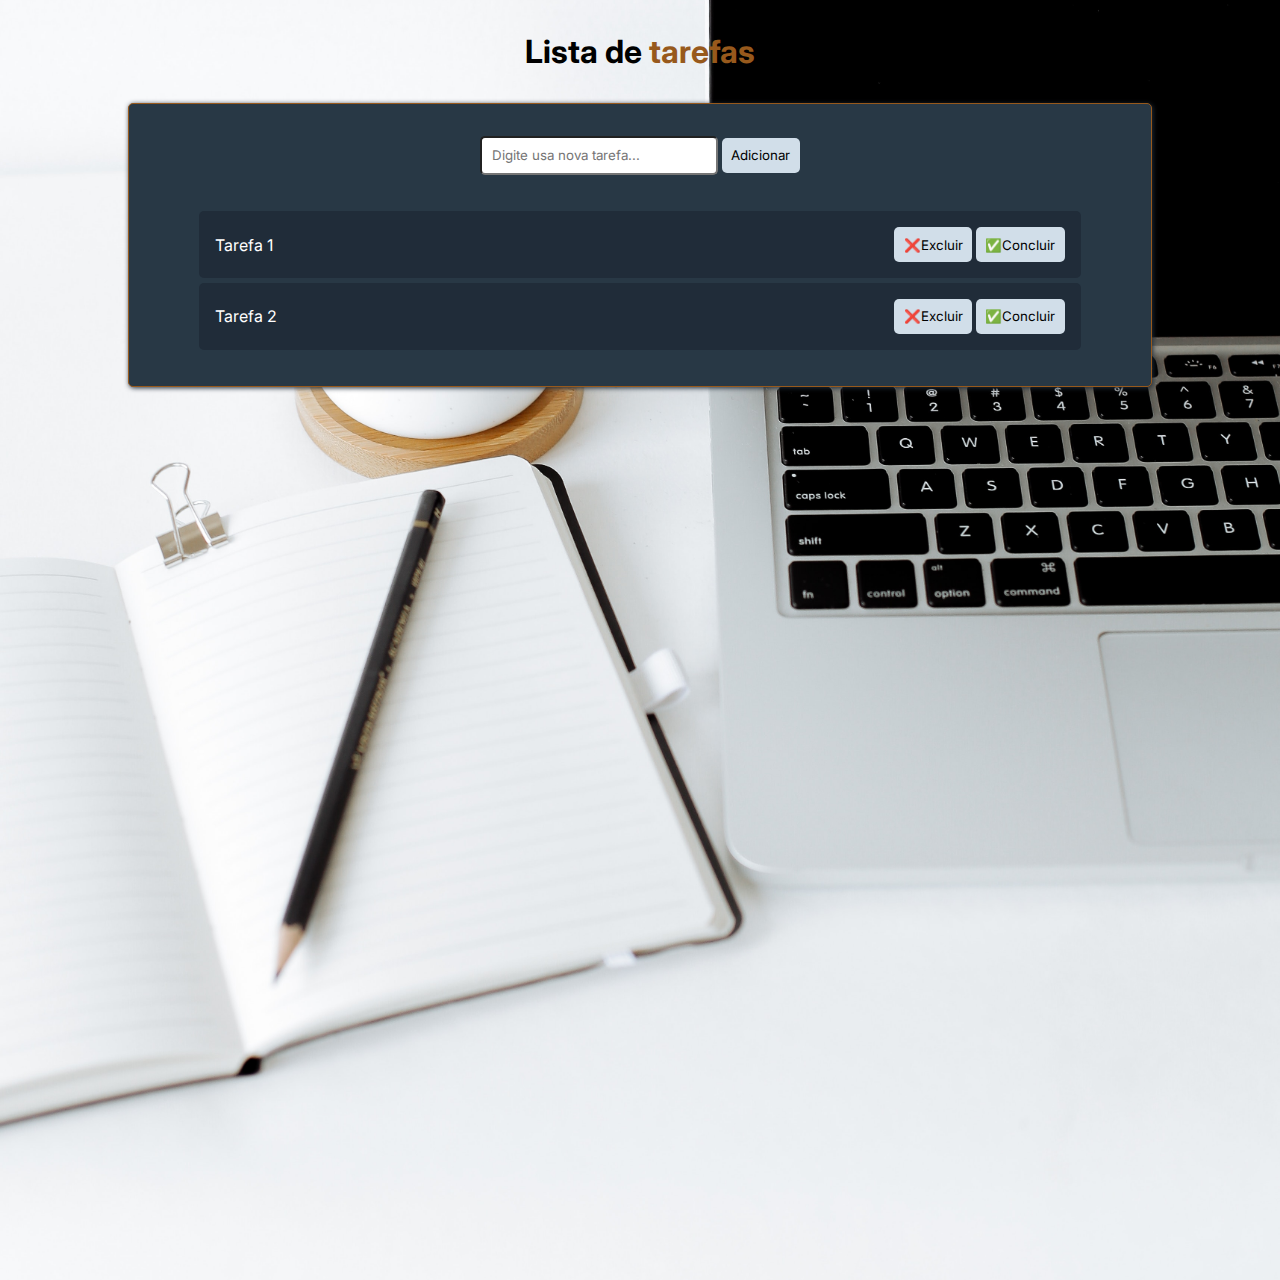
==== index.html @ aa5efd2e "first commit" ====
<!DOCTYPE html>
<html lang="pt-br">

<head>
    <meta charset="UTF-8">
    <meta name="viewport" content="width=device-width, initial-scale=1.0">
    <link rel="stylesheet" href="styles.css">
    <title>To-do-list</title>
</head>

<body>
    <h1>Lista de <span>tarefas</span></h1>
    <main class="container">
        <form id="cadastro">
            <input type="text" name="texto-input" id="texto-input" placeholder="Digite usa nova tarefa...">
            <button>Adicionar</button>
        </form>
        <div id="tarefas">
            <ul>
                <li>Tarefa 1
                    <div> 
                        <button class="excluir">❌Excluir</button>
                        <button class="concluir">✅Concluir</button>
                    </div>

                </li>
                <li>Tarefa 2
                    <div>
                        <button class="excluir">❌Excluir</button>
                        <button class="concluir">✅Concluir</button>
                    </div>
                </li>
            </ul>
        </div>
    </main>

</body>

</html>
---- styles.css ----
@import url('https://fonts.googleapis.com/css2?family=Handjet:wght@100;200;300;400;500;600;700;800;900&family=Inter:wght@400;700&display=swap');
:root{
    --lightest: #FFFFFF;
    --light: #D1DEE9;
    --mid: #8197A9;
    --dark: #283845;
    --darknest: #202C39;
    --brand: #97591C;
}
* {
    margin: 0;
    padding: 0;
    box-sizing: border-box;
    font-family: 'Inter', 'Arial' ,sans-serif;
}

body {
    background-image: url(./img/pexels-ann-poan-5797903.jpg);
    width: 100vw;
    height: 100vw;
    background-position: center center;
    background-size: cover;
    background-repeat: no-repeat;
    background-attachment: fixed;
    display: flex;
    flex-direction: column;
    align-items: center;
    padding-top: 2em;
    color: var(--lightest);

    
}
h1 {
    color: black;
}
span {
    color: var(--brand);
}
.container {
    border: 1px solid var(--brand);
    width: 80%;
    padding: 2em 1em;
    border-radius: 5px;
    box-shadow: 1px 1px 5px var(--darknest);
    background-color: var(--dark);
    display: flex;
    flex-direction: column;
    align-items: center;
    margin-top: 2em;
}
#tarefas {
    min-width: 90%;
}
#texto-input {
    padding: 0.7em;
    border-radius: 5px;
}
#texto-input:focus {
    outline: 1px solid var(--brand);
}
#cadastro{
    margin-bottom: 2em;
}
ul {
    list-style: none;
    min-width: 10em;
}
li {
    display: flex;
    justify-content: space-between;
    padding: 1em;
    background-color: var(--darknest);
    margin: 0.3em;
    border-radius: 5px;
    align-items: center;
    
}
button {
    padding: 0.7em;
    background-color: var(--light);
    border: none;
    border-radius: 5px;
    cursor: pointer;
    transition: 0.5s;
}
button:hover{
    color: var(--brand);
    background-color: var(--lightest);

}
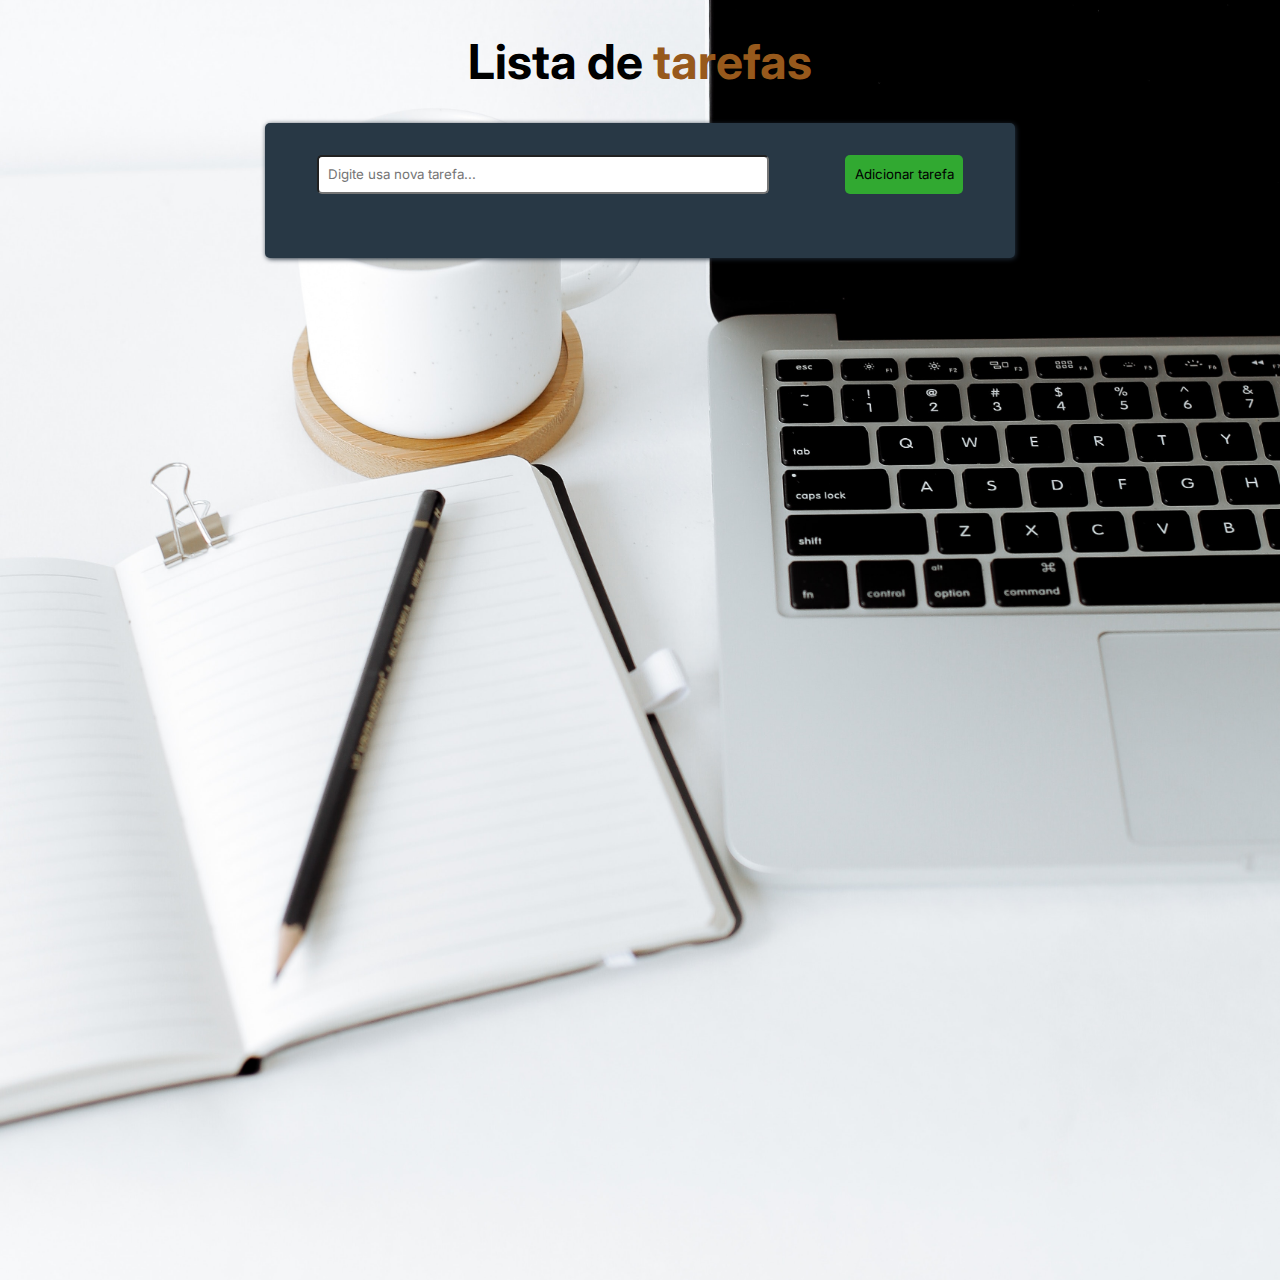
==== commit 6db17af3: "adicionando script.js" ====
--- a/index.html
+++ b/index.html
@@ -9,31 +9,23 @@
 </head>
 
 <body>
-    <h1>Lista de <span>tarefas</span></h1>
+    <header>
+        <h1>Lista de <span>tarefas</span></h1>
+    </header>
+    
     <main class="container">
         <form id="cadastro">
             <input type="text" name="texto-input" id="texto-input" placeholder="Digite usa nova tarefa...">
-            <button>Adicionar</button>
+            <button id="adicionar">Adicionar tarefa</button>
         </form>
         <div id="tarefas">
             <ul>
-                <li>Tarefa 1
-                    <div> 
-                        <button class="excluir">❌Excluir</button>
-                        <button class="concluir">✅Concluir</button>
-                    </div>
-
-                </li>
-                <li>Tarefa 2
-                    <div>
-                        <button class="excluir">❌Excluir</button>
-                        <button class="concluir">✅Concluir</button>
-                    </div>
-                </li>
+                
             </ul>
         </div>
     </main>
 
+<script src="script.js"></script>
 </body>
 
 </html>--- a/styles.css
+++ b/styles.css
@@ -6,6 +6,7 @@
     --dark: #283845;
     --darknest: #202C39;
     --brand: #97591C;
+    --buttoncolor: #31a931;
 }
 * {
     margin: 0;
@@ -32,13 +33,14 @@
 }
 h1 {
     color: black;
+    font-size: 3em;
 }
 span {
     color: var(--brand);
 }
 .container {
-    border: 1px solid var(--brand);
     width: 80%;
+    max-width: 750px;
     padding: 2em 1em;
     border-radius: 5px;
     box-shadow: 1px 1px 5px var(--darknest);
@@ -51,15 +53,25 @@
 #tarefas {
     min-width: 90%;
 }
+
+
+
+
 #texto-input {
     padding: 0.7em;
     border-radius: 5px;
+    margin-right: 1em;
+    width: 70%;
+
 }
 #texto-input:focus {
     outline: 1px solid var(--brand);
 }
 #cadastro{
     margin-bottom: 2em;
+    width: 90%;
+    justify-content: space-between;
+    display: flex;
 }
 ul {
     list-style: none;
@@ -68,7 +80,7 @@
 li {
     display: flex;
     justify-content: space-between;
-    padding: 1em;
+    padding: 0.5em;
     background-color: var(--darknest);
     margin: 0.3em;
     border-radius: 5px;
@@ -77,14 +89,45 @@
 }
 button {
     padding: 0.7em;
-    background-color: var(--light);
+    background-color: transparent;
     border: none;
     border-radius: 5px;
     cursor: pointer;
     transition: 0.5s;
 }
-button:hover{
-    color: var(--brand);
+
+button.excluir{
+    background-image: url(img/icons8-excluir-48.png);
+    background-size: 2em;
+    background-position: center center;
+    background-repeat: no-repeat;
+    width: 3em;
+    height: 3em;
+}
+button.concluir{
+    background-image: url(img/icons8-tarefa-concluída-48.png);
+    background-size: 2em;
+    background-position: center center;
+    background-repeat: no-repeat;
+    width: 3em;
+    height: 3em;
+}
+div > button:hover{
+    background-color: var(--dark);
+    border-radius: 50%;
+    transform: scale(1.2);
+
+}
+#adicionar {
+    background-color: var(--buttoncolor);
+}
+#adicionar:hover {
     background-color: var(--lightest);
+}
 
+img {
+    width: 2em;
+}
+.concluido {
+    text-decoration: line-through;
 }